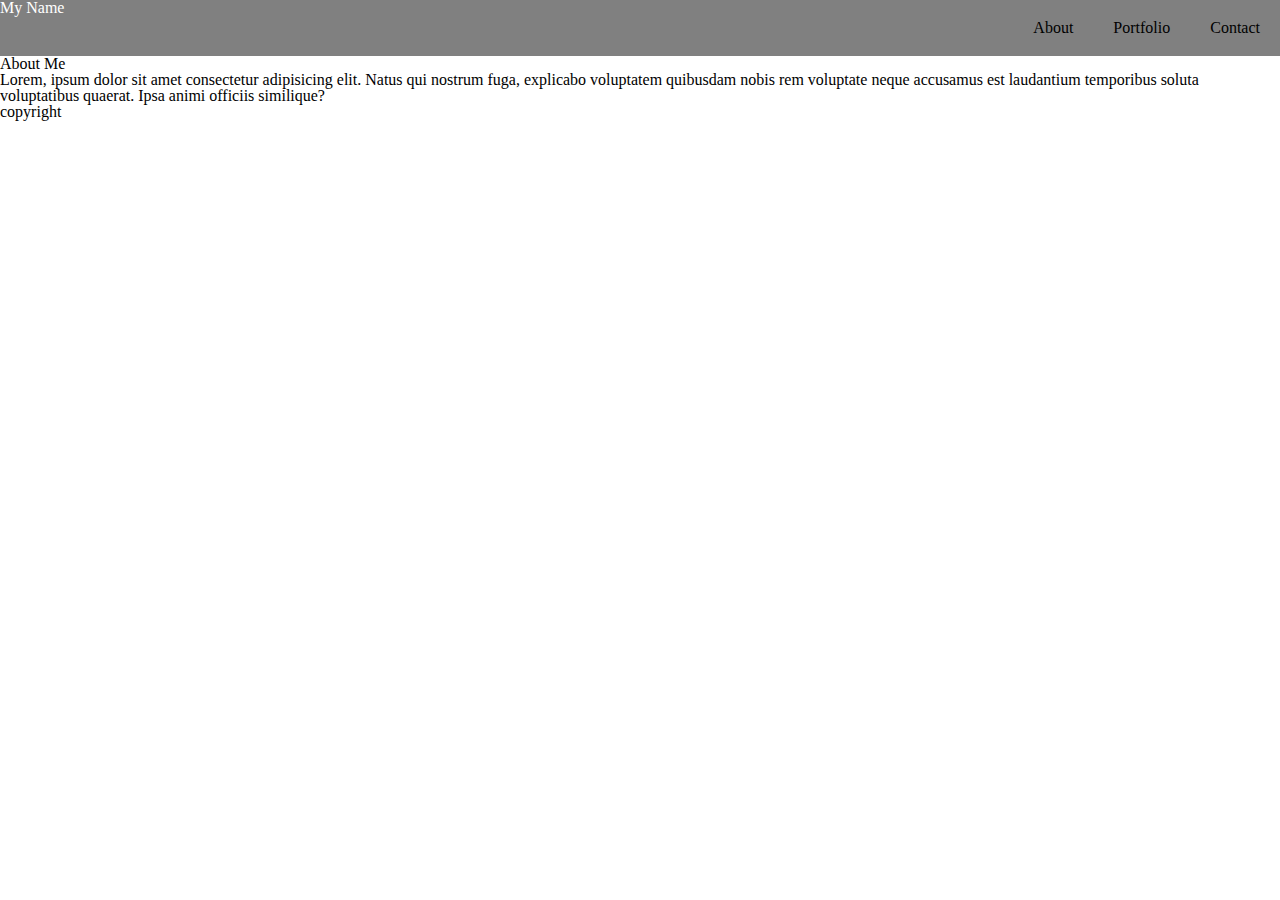
==== index.html @ 3a041826 "initial site files" ====
<!DOCTYPE html>


<html>
    <head>
        <link rel="stylesheet" type="text/css" href="./assets/reset.css">
        <link rel="stylesheet" type="text/css" href="./assets/style.css">
    </head>
<!--About Me-->

<body>

<div class="top-banner"> 
   <h1 id="name">My Name</h1>
        <nav class="page-links">
            <div id="about">About</div>
            <div id="portfolio">Portfolio</div>
            <div id="contact" >Contact</div>
        </nav>
</div>

    <section class="container">
        <!--PLACE IMAGE HERE-->
        <h1>About Me</h1>
        <p>Lorem, ipsum dolor sit amet consectetur adipisicing elit. Natus qui nostrum fuga, explicabo voluptatem quibusdam nobis rem voluptate neque accusamus est laudantium temporibus soluta voluptatibus quaerat. Ipsa animi officiis similique?</p>
    </section>   

     <div>
         <footer>copyright</footer>
     </div>
</body>

</html>
---- assets/style.css ----
.top-banner {
    display: flex; 
}

#name {
    background-color: grey;
    color: white; 
    float: left;
    flex-grow: 2; 
}

.page-links {
    background-color: grey;
    color: black;
    float: left;  
}


#about {
    float: left;
    padding: 20px; 
}

#portfolio {
    float: left;
    padding: 20px; 
    
}

#contact {
    float: left;
    padding: 20px; 
}

section {
    clear: both; 
}
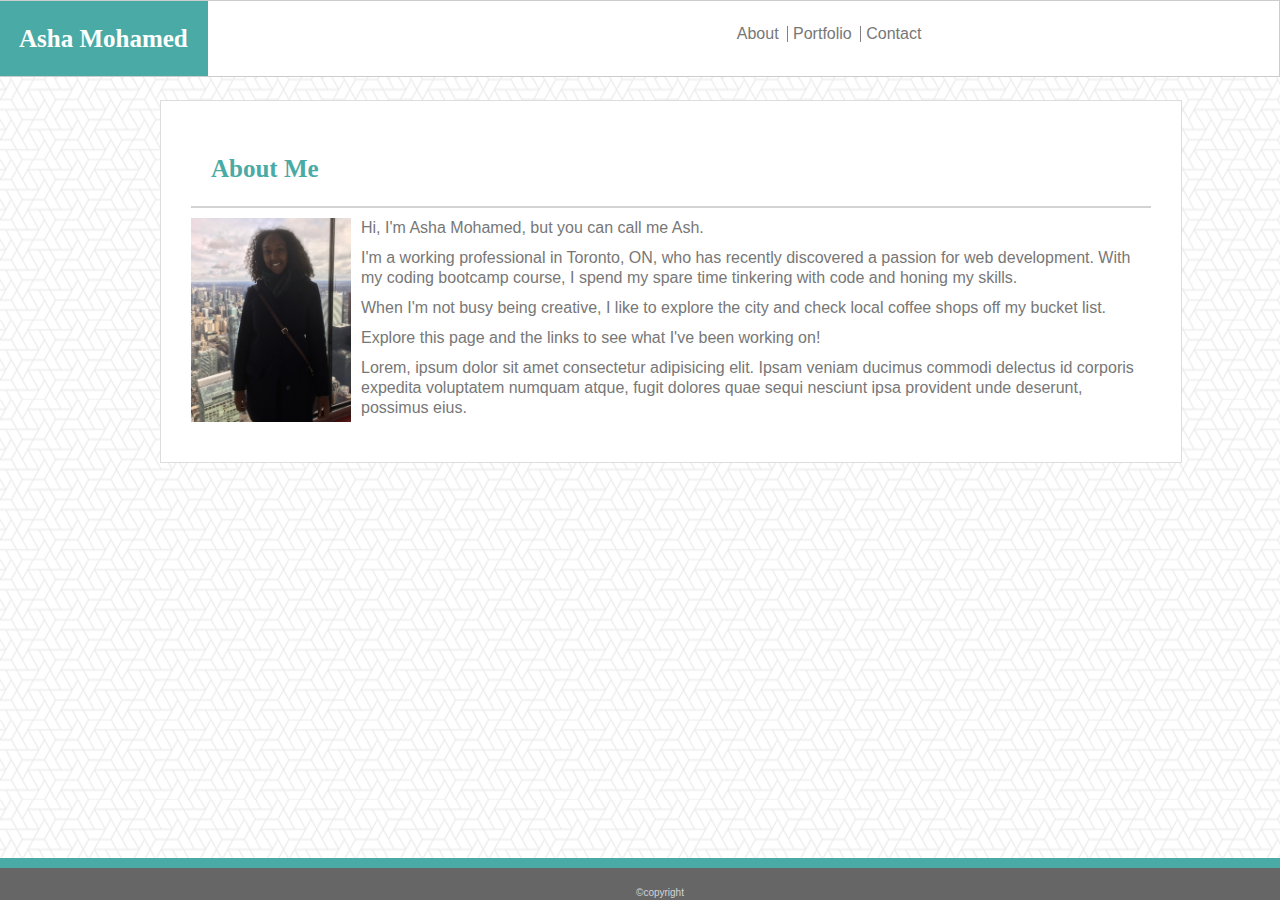
==== commit 84025414: "first draft.Layout complete" ====
--- a/index.html
+++ b/index.html
@@ -1,33 +1,51 @@
 <!DOCTYPE html>
 
 
-<html>
-    <head>
-        <link rel="stylesheet" type="text/css" href="./assets/reset.css">
-        <link rel="stylesheet" type="text/css" href="./assets/style.css">
-    </head>
+<html lang="en">
+
+<head>
+    <title>About</title>
+    <link rel="stylesheet" type="text/css" href="./assets/reset.css">
+    <link rel="stylesheet" type="text/css" href="./assets/style.css">
+</head>
 <!--About Me-->
 
 <body>
 
-<div class="top-banner"> 
-   <h1 id="name">My Name</h1>
-        <nav class="page-links">
-            <div id="about">About</div>
-            <div id="portfolio">Portfolio</div>
-            <div id="contact" >Contact</div>
+
+    <div class="header">
+        <h1 id="name">Asha Mohamed</h1>
+        <nav class="nav">
+            <a href="index.html" id="about">About</a>
+            <a href="portfolio.html" id="portfolio">Portfolio</a>
+            <a href="contact.html" id="contact">Contact</a>
         </nav>
-</div>
+
+    </div>
 
     <section class="container">
-        <!--PLACE IMAGE HERE-->
-        <h1>About Me</h1>
-        <p>Lorem, ipsum dolor sit amet consectetur adipisicing elit. Natus qui nostrum fuga, explicabo voluptatem quibusdam nobis rem voluptate neque accusamus est laudantium temporibus soluta voluptatibus quaerat. Ipsa animi officiis similique?</p>
-    </section>   
 
-     <div>
-         <footer>copyright</footer>
-     </div>
+
+        <h1 class="container-header">About Me</h1>
+
+
+        <img id="profile-image" src="./images/profile-picture.jpg" alt="profile picture" width=160px height=204px>
+
+        <p>Hi, I'm Asha Mohamed, but you can call me Ash.</p>
+        <p>I'm a working professional in Toronto, ON, who has recently discovered a passion for web development. With my coding
+            bootcamp course, I spend my spare time tinkering with code and honing my skills.</p>
+        <p>When I'm not busy being creative, I like to explore the city and check local coffee shops off my bucket list.</p>
+
+        <p> Explore this page and the links to see what I've been working on!</p>
+        <p>Lorem, ipsum dolor sit amet consectetur adipisicing elit. Ipsam veniam ducimus commodi delectus id corporis expedita
+            voluptatem numquam atque, fugit dolores quae sequi nesciunt ipsa provident unde deserunt, possimus eius.</p>
+
+    </section>
+
+    <div>
+        <footer>&copy;copyright</footer>
+    </div>
+
 </body>
 
 </html>--- a/assets/style.css
+++ b/assets/style.css
@@ -1,37 +1,171 @@
-.top-banner {
-    display: flex; 
+/*Universal Styles*/
+
+body {
+    box-sizing: border-box;
+    background-image: url("../images/hex-background-image.png");
+    font-family: 'Poppins', sans-serif;
+    max-width: 960px;
+    margin: 0px auto; 
 }
 
-#name {
-    background-color: grey;
-    color: white; 
-    float: left;
-    flex-grow: 2; 
+p {
+    font-family: Arial, Helvetica, sans-serif;
+    color: #777777;
+    line-height: 20px;
+    margin-bottom: 10px;
 }
 
-.page-links {
-    background-color: grey;
-    color: black;
-    float: left;  
+h1 {
+    font-size: 25px;
+    font-weight: bold;
+    font-family: Georgia, 'Times New Roman', Times, serif;
+}
+
+footer {
+    clear: both;
+    font-size: 10px;
+    text-align: center;
+    position: fixed;
+    left: 0;
+    bottom: 0;
+    width: 100%;
+    background-color: #666666;
+    color: lightgray;
+    border-top: 10px solid #4aaaa5;
+    padding: 20px 20px 2px 20px;
+}
+
+/*Top Banner*/
+
+.header {
+    position: fixed !important;
+    top: 0;
+    right: 0; 
+    text-align: center;
+    width: 100%;
+    margin: 0 auto ; 
+    background-color: white;
+    border: 1px solid #cccccc;
+
 }
 
 
-#about {
+.header-inner{
+width: 960px; 
+margin: 0px auto; 
+
+}
+#name {
+    background-color: #4aaaa5;
+    color: white;
     float: left;
-    padding: 20px; 
-}
-
-#portfolio {
-    float: left;
-    padding: 20px; 
+    padding: 25px 20px;
+    margin: 0 auto; 
     
 }
 
-#contact {
+/*Navigation*/
+
+nav {
+    color: #777777;
     float: left;
-    padding: 20px; 
+    margin: 0px 2px;
+    position: relative;
+    left: 500px;
+    padding: 25px 20px;
 }
 
-section {
-    clear: both; 
+nav a {
+    display: inline-block;
+    padding-left: 5px;
+    border-left: 1px solid grey;
+    text-decoration: none;
+    text-decoration-color: currentColor;
+    margin: 0px 2px;
+}
+
+a:link,
+a:visited {
+    color: currentColor;
+}
+
+#about {
+    border-left: none;
+}
+
+/*Main Section*/
+
+.container {
+    clear: both;
+    display: inline-block;
+    max-width: 960px;
+    width: 100%;
+    background-color: #ffffff;
+    border: 1px solid #dddddd;
+    margin: 100px auto;
+    padding: 30px;
+}
+
+.container-header {
+    color: #4aaaa5;
+    padding: 25px 20px;
+    border-bottom: 2px solid lightgrey;
+    margin-bottom: 10px;
+}
+
+/*About Page*/
+
+#profile-image {
+    float: left;
+    margin-right: 10px;
+    margin-bottom: 10px;
+}
+
+/*Contact Page - Forms*/
+
+input[type=text],
+input[type=email],
+textarea {
+    width: 100%;
+    padding: 12px 20px;
+    margin: 8px 0;
+    box-sizing: border-box;
+}
+
+textarea {
+    padding: 80px 20px;
+    border: 1px solid lightgrey; 
+}
+
+input[type=submit] {
+    color: white;
+    background-color: #4aaaa5;
+    font-size: 12px;
+    padding: 10px 20px;
+}
+
+form {
+    color: #777777;
+}
+
+/*Portfolio Images*/
+
+.container .portfolio-image {
+    display: inline-block;
+    position: static;
+}
+
+.portfolio-image {
+    margin: 10px 10px 0px 10px;
+    position: relative;
+    overflow: hidden;
+}
+
+.caption {
+    background-color: #4aaaa5;
+    color: white;
+    text-align: center;
+    top: -50px;
+    position: relative;
+    padding: 10px 2px;
 }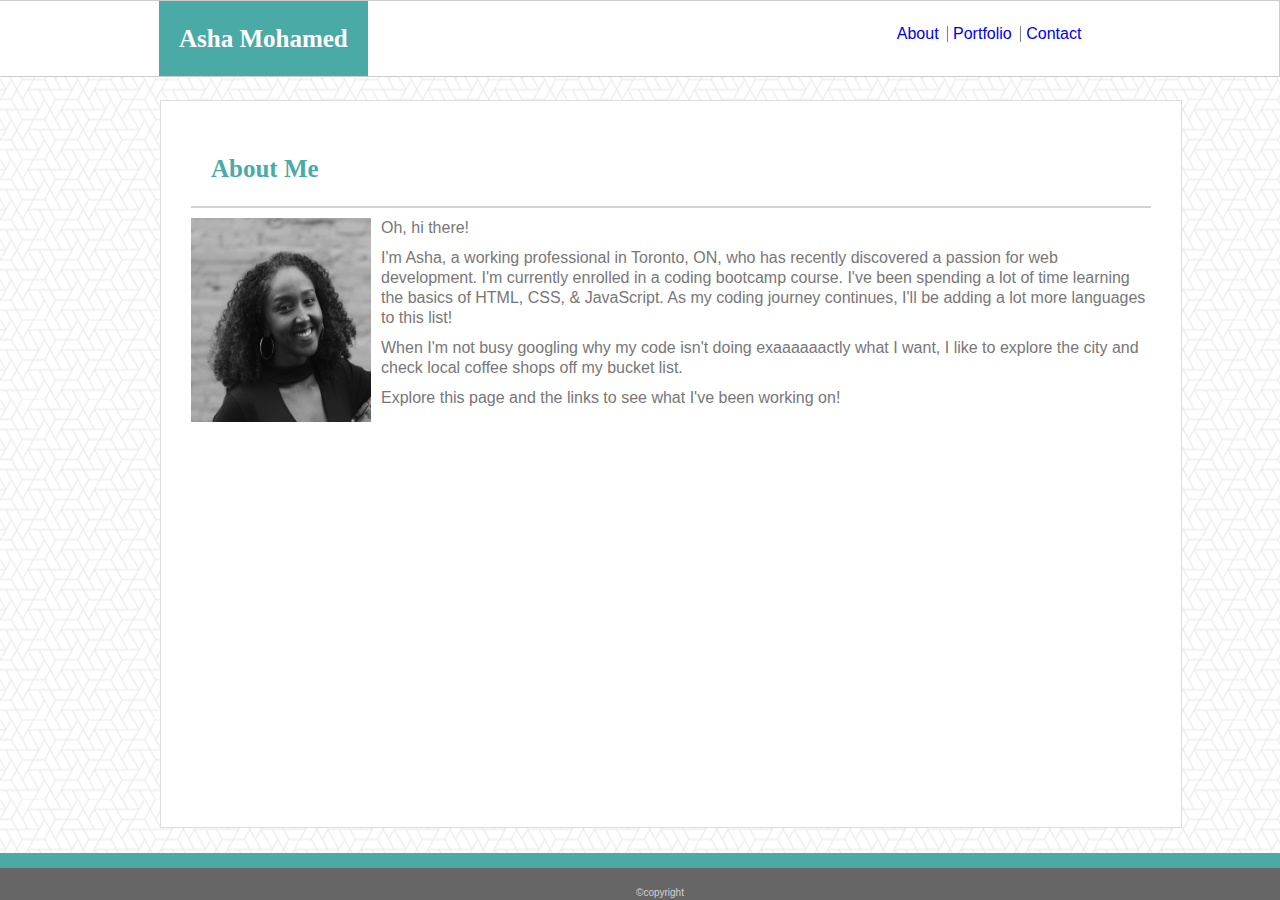
==== commit 74021266: "final product" ====
--- a/index.html
+++ b/index.html
@@ -13,15 +13,21 @@
 <body>
 
 
-    <div class="header">
-        <h1 id="name">Asha Mohamed</h1>
-        <nav class="nav">
-            <a href="index.html" id="about">About</a>
-            <a href="portfolio.html" id="portfolio">Portfolio</a>
-            <a href="contact.html" id="contact">Contact</a>
-        </nav>
+    <!--Content Header-->
 
-    </div>
+    <header class="header">
+        <div class="header-inner">
+            <h1 id="name">Asha Mohamed</h1>
+
+            <!--Navitation Section-->
+
+            <nav class="nav">
+                <a href="index.html" id="about">About</a>
+                <a href="portfolio.html" id="portfolio">Portfolio</a>
+                <a href="contact.html" id="contact">Contact</a>
+            </nav>
+        </div>
+    </header>
 
     <section class="container">
 
@@ -29,16 +35,15 @@
         <h1 class="container-header">About Me</h1>
 
 
-        <img id="profile-image" src="./images/profile-picture.jpg" alt="profile picture" width=160px height=204px>
+        <img id="profile-image" src="./images/profile-picture.jpg" alt="profile picture" width=180px height=204px>
 
-        <p>Hi, I'm Asha Mohamed, but you can call me Ash.</p>
-        <p>I'm a working professional in Toronto, ON, who has recently discovered a passion for web development. With my coding
-            bootcamp course, I spend my spare time tinkering with code and honing my skills.</p>
-        <p>When I'm not busy being creative, I like to explore the city and check local coffee shops off my bucket list.</p>
-
+        <p>Oh, hi there!</p>
+        <p>I'm Asha, a working professional in Toronto, ON, who has recently discovered a passion for web development. I'm currently
+            enrolled in a coding bootcamp course. I've been spending a lot of time learning the basics of HTML, CSS, &amp;
+            JavaScript. As my coding journey continues, I'll be adding a lot more languages to this list!</p>
+        <p>When I'm not busy googling why my code isn't doing exaaaaaactly what I want, I like to explore the city and check
+            local coffee shops off my bucket list.</p>
         <p> Explore this page and the links to see what I've been working on!</p>
-        <p>Lorem, ipsum dolor sit amet consectetur adipisicing elit. Ipsam veniam ducimus commodi delectus id corporis expedita
-            voluptatem numquam atque, fugit dolores quae sequi nesciunt ipsa provident unde deserunt, possimus eius.</p>
 
     </section>
 
--- a/assets/style.css
+++ b/assets/style.css
@@ -1,11 +1,18 @@
 /*Universal Styles*/
+
+html {
+    height: 100%;
+}
 
 body {
     box-sizing: border-box;
     background-image: url("../images/hex-background-image.png");
     font-family: 'Poppins', sans-serif;
     max-width: 960px;
-    margin: 0px auto; 
+    margin: 0px auto;
+    display: flex;
+    flex-direction: column;
+    height: 100vh;
 }
 
 p {
@@ -22,17 +29,15 @@
 }
 
 footer {
-    clear: both;
+    flex-shrink: 1;
     font-size: 10px;
     text-align: center;
-    position: fixed;
-    left: 0;
-    bottom: 0;
     width: 100%;
     background-color: #666666;
     color: lightgray;
     border-top: 10px solid #4aaaa5;
     padding: 20px 20px 2px 20px;
+    box-shadow: -400px 10px 0px 0px #666666, 400px 10px 0px 0px #666666, -400px -5px 0px 0px #4aaaa5, 400px -5px 0px 0px #4aaaa5;
 }
 
 /*Top Banner*/
@@ -40,28 +45,26 @@
 .header {
     position: fixed !important;
     top: 0;
-    right: 0; 
+    right: 0;
     text-align: center;
     width: 100%;
-    margin: 0 auto ; 
+    margin: 0 10 auto;
     background-color: white;
     border: 1px solid #cccccc;
-
+    z-index: 2;
 }
 
+.header-inner {
+    width: 960px;
+    margin: 0px auto;
+}
 
-.header-inner{
-width: 960px; 
-margin: 0px auto; 
-
-}
 #name {
     background-color: #4aaaa5;
     color: white;
     float: left;
     padding: 25px 20px;
-    margin: 0 auto; 
-    
+    margin: 0 auto;
 }
 
 /*Navigation*/
@@ -80,11 +83,15 @@
     padding-left: 5px;
     border-left: 1px solid grey;
     text-decoration: none;
-    text-decoration-color: currentColor;
     margin: 0px 2px;
 }
 
-a:link,
+#about:hover,
+#portfolio:hover,
+#contact:hover {
+    color: #664AC1;
+}
+
 a:visited {
     color: currentColor;
 }
@@ -96,14 +103,14 @@
 /*Main Section*/
 
 .container {
-    clear: both;
-    display: inline-block;
+    flex: 1 0 auto;
     max-width: 960px;
     width: 100%;
     background-color: #ffffff;
     border: 1px solid #dddddd;
-    margin: 100px auto;
+    margin: 100px auto 30px;
     padding: 30px;
+    flex-wrap: wrap;
 }
 
 .container-header {
@@ -134,7 +141,8 @@
 
 textarea {
     padding: 80px 20px;
-    border: 1px solid lightgrey; 
+    border: 1px solid lightgrey;
+    height: 30px;
 }
 
 input[type=submit] {
@@ -150,15 +158,15 @@
 
 /*Portfolio Images*/
 
-.container .portfolio-image {
+.portfolio-image {
+    margin: 10px 10px 0px 10px;
     display: inline-block;
-    position: static;
+    width: 220px;
 }
 
-.portfolio-image {
-    margin: 10px 10px 0px 10px;
-    position: relative;
-    overflow: hidden;
+.portfolio-image:hover {
+    outline: 5px solid #6D44EF;
+    outline-offset: 2px;
 }
 
 .caption {
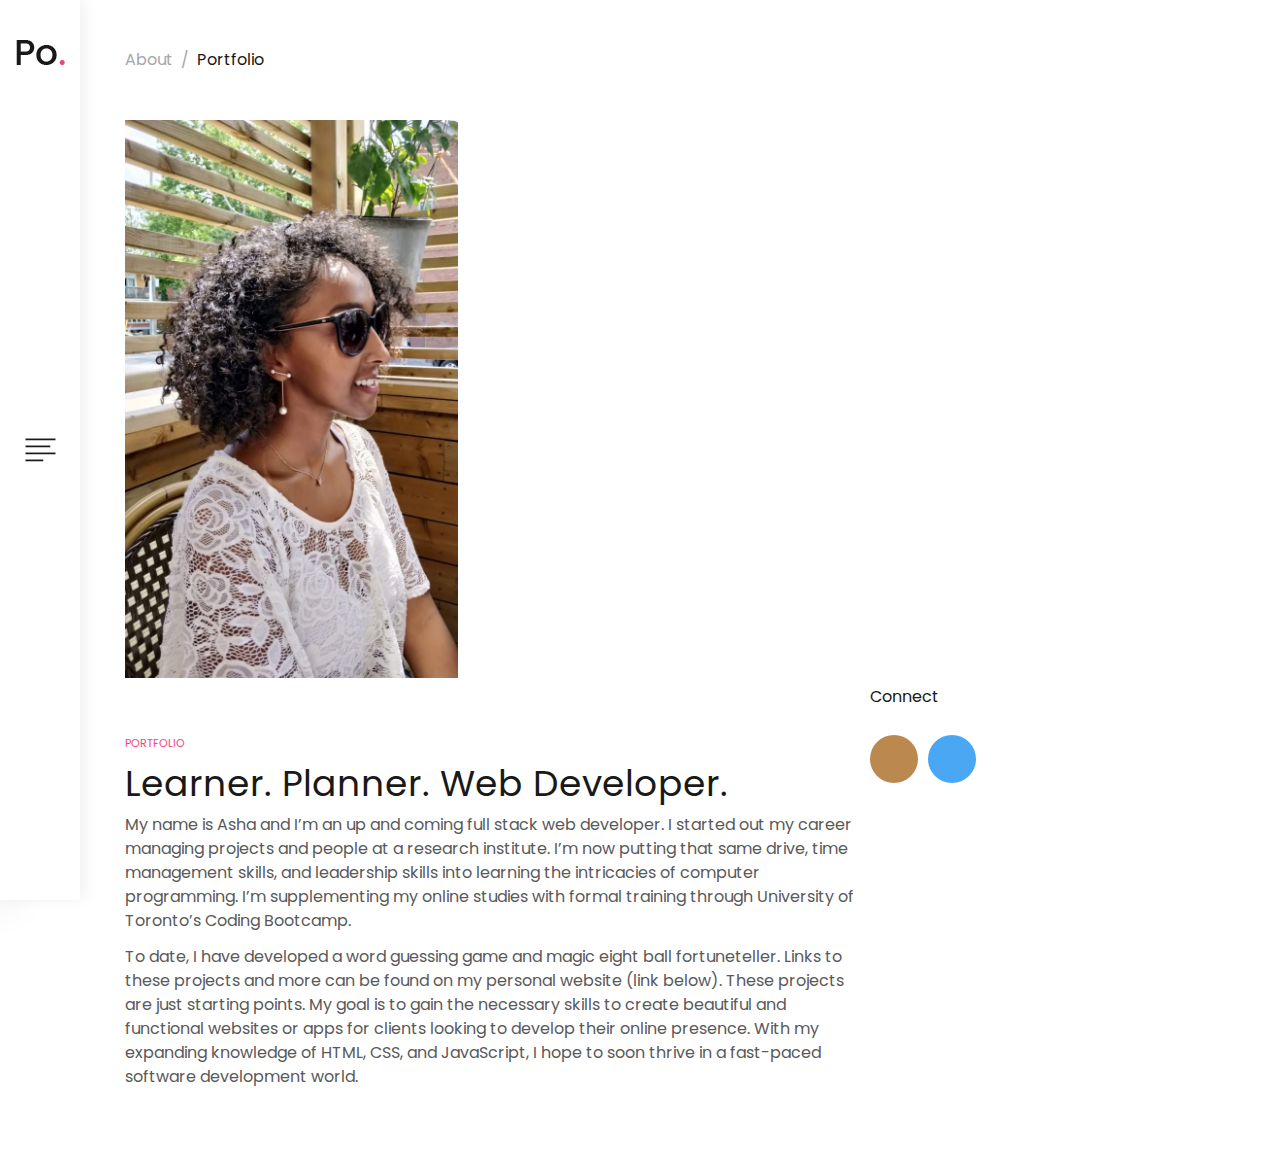
==== commit 1a4aacaa: "new website template employed" ====
--- a/index.html
+++ b/index.html
@@ -1,56 +1,192 @@
-<!DOCTYPE html>
-
-
-<html lang="en">
-
-<head>
-    <title>About</title>
-    <link rel="stylesheet" type="text/css" href="./assets/reset.css">
-    <link rel="stylesheet" type="text/css" href="./assets/style.css">
-</head>
-<!--About Me-->
-
-<body>
-
-
-    <!--Content Header-->
-
-    <header class="header">
-        <div class="header-inner">
-            <h1 id="name">Asha Mohamed</h1>
-
-            <!--Navitation Section-->
-
-            <nav class="nav">
-                <a href="index.html" id="about">About</a>
-                <a href="portfolio.html" id="portfolio">Portfolio</a>
-                <a href="contact.html" id="contact">Contact</a>
-            </nav>
-        </div>
-    </header>
-
-    <section class="container">
-
-
-        <h1 class="container-header">About Me</h1>
-
-
-        <img id="profile-image" src="./images/profile-picture.jpg" alt="profile picture" width=180px height=204px>
-
-        <p>Oh, hi there!</p>
-        <p>I'm Asha, a working professional in Toronto, ON, who has recently discovered a passion for web development. I'm currently
-            enrolled in a coding bootcamp course. I've been spending a lot of time learning the basics of HTML, CSS, &amp;
-            JavaScript. As my coding journey continues, I'll be adding a lot more languages to this list!</p>
-        <p>When I'm not busy googling why my code isn't doing exaaaaaactly what I want, I like to explore the city and check
-            local coffee shops off my bucket list.</p>
-        <p> Explore this page and the links to see what I've been working on!</p>
-
-    </section>
-
-    <div>
-        <footer>&copy;copyright</footer>
-    </div>
-
-</body>
-
+<!DOCTYPE html>
+<html lang="en">
+
+<head>
+    <title>Single Blog</title>
+
+    <!-- Required meta tags -->
+    <meta charset="utf-8">
+    <meta name="viewport" content="width=device-width, initial-scale=1, shrink-to-fit=no">
+
+    <!-- Bootstrap CSS -->
+    <link rel="stylesheet" href="css/bootstrap.min.css">
+
+    <!-- FontAwesome CSS -->
+    <link rel="stylesheet" href="https://use.fontawesome.com/releases/v5.2.0/css/all.css" integrity="sha384-hWVjflwFxL6sNzntih27bfxkr27PmbbK/iSvJ+a4+0owXq79v+lsFkW54bOGbiDQ"
+        crossorigin="anonymous">
+
+    <!-- Styles -->
+    <link rel="stylesheet" href="style.css">
+</head>
+
+<body>
+    <header class="site-header">
+        <div class="site-branding">
+            <h1 class="site-title">
+                <a href="index.html" rel="home">
+                    <img src="images/logo.png" alt="Logo">
+                </a>
+            </h1>
+        </div>
+        <!-- .site-branding -->
+
+        <div class="hamburger-menu">
+            <div class="menu-icon">
+                <img src="images/menu-icon.png" alt="menu icon">
+            </div>
+            <!-- .menu-icon -->
+
+            <div class="menu-close-icon">
+                <img src="images/x.png" alt="menu close icon">
+            </div>
+            <!-- .menu-close-icon -->
+        </div>
+        <!-- .hamburger-menu -->
+    </header>
+    <!-- .site-header -->
+
+    <nav class="site-navigation flex flex-column justify-content-between">
+        <div class="site-branding d-none d-lg-block ">
+            <h1 class="site-title">
+                <a href="index.html" rel="home">
+                    <img src="images/logo2.png" alt="Logo">
+                </a>
+            </h1>
+        </div>
+        <!-- .site-branding -->
+
+        <ul class="main-menu flex flex-column justify-content-center">
+            <li class="current-menu-item">
+                <a href="#">About</a>
+            </li>
+            <li>
+                <a href="portfolio.html">Portfolio</a>
+            </li>
+        </ul>
+
+
+
+
+        <div class="social-profiles">
+            <ul class="flex justify-content-start justify-content-lg-center align-items-center">
+                    <li>
+                            <a href="https://github.com/asham28" target="_blank">
+                                <i class="fab fa-github"></i>
+                            </a>
+                        </li>
+                        <li>
+                            <a href="https://www.linkedin.com/in/asha-mohamed-64115988/" target="_blank">
+                                <i class="fab fa-linkedin"></i>
+                            </a>
+                        </li>
+                    </ul>
+        </div>
+        <!-- .social-profiles -->
+        <p style="font-size: 10px !important">
+                <!-- Link back to Colorlib can't be removed. Template is licensed under CC BY 3.0. -->
+                Copyright &copy;
+                <script>
+                    document.write(new Date().getFullYear());
+                </script> All rights reserved | This template is made with
+                <i class="fa fa-heart-o" aria-hidden="true"></i> by
+                <a href="https://colorlib.com" target="_blank">Colorlib</a>
+                <!-- Link back to Colorlib can't be removed. Template is licensed under CC BY 3.0. -->
+            </p>
+    </nav>
+    <!-- .site-navigation -->
+
+    <div class="nav-bar-sep d-lg-none"></div>
+
+    <div class="outer-container">
+        <div class="single-post">
+            <div class="container">
+                <div class="row">
+                    <div class="col">
+                        <ul class="breadcrumbs flex align-items-center">
+                            <li>About</li>
+                            <li>
+                                <a href="portfolio.html">Portfolio</a>
+                            </li>
+                        </ul>
+                        <!-- .breadcrumbs -->
+                    </div>
+                    <!-- .col -->
+                </div>
+                <!-- .row -->
+
+                <div class="row">
+                    <div class="col-12">
+                        <div class="featured-img">
+                            <figure>
+                                <img id="profile" src="images/portfolioPicture.jpg" alt="blog">
+                            </figure>
+                        </div>
+                        <!-- .content-area -->
+                    </div>
+                    <!-- .col -->
+
+                    <div class="col-12 col-lg-8">
+                        <div class="content-area">
+                            <header class="entry-header">
+                                <div class="post-meta">
+                                    <a href="#">Portfolio</a>
+                                </div>
+                                <!-- .meta-post -->
+
+                                <h1>Learner. Planner. Web Developer.</h1>
+
+                            </header>
+                            <!-- .entry-header -->
+
+                            <div class="entry-content">
+                                <p> My name is Asha and I’m an up and coming full stack web developer. I started out my career
+                                    managing projects and people at a research institute. I’m now putting that same drive,
+                                    time management skills, and leadership skills into learning the intricacies of computer
+                                    programming. I’m supplementing my online studies with formal training through University
+                                    of Toronto’s Coding Bootcamp. </p>
+
+                                <p>To date, I have developed a word guessing game and magic eight ball fortuneteller. Links
+                                    to these projects and more can be found on my personal website (link below). These projects
+                                    are just starting points. My goal is to gain the necessary skills to create beautiful
+                                    and functional websites or apps for clients looking to develop their online presence.
+                                    With my expanding knowledge of HTML, CSS, and JavaScript, I hope to soon thrive in a
+                                    fast-paced software development world.
+                                </p>
+
+                            </div>
+                            <!-- .entry-content -->
+                        </div>
+                        <!-- .content-area -->
+                    </div>
+                    <!-- .col-12 -->
+
+
+
+                    <div class="post-share">
+                        <label>Connect</label>
+                        <ul>
+                            <li class="in">
+                                <a href="https://github.com/asham28" target="_blank">
+                                    <i class="fab fa-github"></i>
+                                </a>
+                            </li>
+                            <li class="tw">
+                                <a href="https://www.linkedin.com/in/asha-mohamed-64115988/" target="_blank">
+                                    <i class="fab fa-linkedin"></i>
+                                </a>
+                            </li>
+                        </ul>
+                    </div>
+                    <!-- .post-share -->
+                </div>
+                <!-- .entry-meta -->
+                </aside>
+                <!-- .col-md-3 -->
+
+
+                <script type='text/javascript' src='js/jquery.js'></script>
+                <script type='text/javascript' src='js/custom.js'></script>
+
+</body>
+
 </html>--- a/style.css
+++ b/style.css
@@ -0,0 +1,1090 @@
+@import url('https://fonts.googleapis.com/css?family=Poppins:300,400,500,600,700|Work+Sans:300,400,500,600,700');
+
+body {
+    color: #191919;
+    font-family: 'Work Sans', sans-serif;
+}
+
+img {
+    vertical-align: baseline;
+}
+
+/*--------------------------------------------------------------
+# Links
+--------------------------------------------------------------*/
+a {
+    color: royalblue;
+}
+
+a:visited {
+    color: purple;
+}
+
+a:hover, a:focus, a:active {
+    color: midnightblue;
+}
+
+a:focus {
+    outline: thin dotted;
+}
+
+a:hover, a:active {
+    outline: 0;
+    list-style: none;
+}
+
+/*--------------------------------------------------------------
+# Helper Utilities
+--------------------------------------------------------------*/
+.flex {
+    display: flex;
+}
+
+/*--------------------------------------------------------------
+# Outer Container
+--------------------------------------------------------------*/
+@media screen and (min-width: 992px) {
+    .outer-container {
+        padding-left: 80px;
+    }
+}
+
+@media screen and (min-width: 768px) {
+    .no-padding {
+        padding: 0;
+    }
+}
+
+/*--------------------------------------------------------------
+# Header
+--------------------------------------------------------------*/
+/*
+# Site Branding
+--------------------------------*/
+.site-branding {
+    transition: all .5s;
+}
+
+.site-title {
+    margin: 0;
+    text-align: center;
+}
+
+.site-navigation .site-title a {
+    display: block;
+}
+
+/*
+  Hamburger Menu
+----------------------------------------*/
+.hamburger-menu .menu-icon,
+.hamburger-menu .menu-close-icon {
+    width: 44px;
+    height: 44px;
+    text-align: center;
+    cursor: pointer;
+    transition: all 0.5s;
+}
+
+.hamburger-menu.close .menu-icon {
+    visibility: hidden;
+    opacity: 0;
+}
+
+.menu-close-icon {
+    visibility: hidden;
+    opacity: 0;
+}
+
+.hamburger-menu.close .menu-close-icon {
+    visibility: visible;
+    opacity: 1;
+}
+
+.hamburger-menu img {
+    display: block;
+    margin: 0 auto;
+}
+
+/*
+# Site Navigation
+--------------------------------*/
+.site-navigation {
+    transition: all .5s;
+}
+
+/*
+# Main Menu
+--------------------------------*/
+.main-menu {
+    padding: 15px 30px;
+    margin: 0;
+}
+
+.main-menu li {
+    display: block;
+    padding: 12px 0;
+    font-size: 30px;
+    font-weight: 500;
+    border-bottom: 1px solid #ebebeb;
+}
+
+.main-menu li:nth-last-of-type(1) {
+    border-bottom: 0;
+}
+
+.main-menu li a {
+    display: block;
+    color: #a6a6a6;
+    text-decoration: none;
+    transition: all 0.35s;
+}
+
+.main-menu li a:hover,
+.main-menu li.current-menu-item a {
+    color: #f0437e;
+}
+
+/*
+# Social Profiles
+--------------------------------*/
+.social-profiles ul {
+    padding: 10px 0 34px 0;
+    margin: 0;
+}
+
+.social-profiles ul li {
+    display: block;
+    padding: 0 18px;
+    font-size: 1.5rem;
+}
+
+.social-profiles ul li a {
+    color: #191919;
+    transition: all 0.35s;
+}
+
+.social-profiles ul li a:hover {
+    color: #f0437e;
+}
+
+.nav-bar-sep {
+    height: 78px;
+}
+
+@media screen and (max-width: 992px) {
+    .site-header {
+        position: fixed;
+        top: 0;
+        left: 0;
+        z-index: 999;
+        width: 100%;
+        padding: 15px 30px;
+        background: #fff;
+        box-shadow: 0 12px 24px rgba(0,0,0,.09);
+    }
+
+    .site-header,
+    .hamburger-menu {
+        display: flex;
+        justify-content: space-between;
+        align-items: center;
+    }
+
+    .hamburger-menu {
+        flex-flow: column;
+    }
+
+    .hamburger-menu .menu-icon, .hamburger-menu .menu-close-icon {
+        position: absolute;
+        top: 26px;
+        right: 24px;
+    }
+
+    .main-menu li {
+        position: relative;
+    }
+
+    .main-menu li::after {
+        content: '';
+        position: absolute;
+        top: 11px;
+        right: 0;
+        font-family: 'FontAwesome', serif;
+    }
+
+    .main-menu li:hover::after,
+    .main-menu li.current-menu-item::after {
+        color: #f0437e;
+    }
+
+    .site-navigation {
+        position: absolute;
+        top: 78px;
+        left: 0;
+        z-index: 99;
+        width: 100%;
+        height: 500px;
+        background: #fff;
+        box-shadow: 0 12px 24px rgba(0,0,0,.09);
+        visibility: hidden;
+        opacity: 0;
+        transition: all 0.35s;
+    }
+
+    .site-navigation.show {
+        visibility: visible;
+        opacity: 1;
+    }
+
+    .social-profiles ul {
+        padding: 80px 15px 30px;
+        margin: 0;
+    }
+}
+
+@media screen and (min-width: 992px) {
+    .site-header,
+    .site-navigation {
+        position: fixed;
+        top: 0;
+        left: 0;
+        z-index: 999;
+        width: 80px;
+        height: 100vh;
+        padding: 0 15px;
+        box-shadow: 6px 0 12px rgba(0,0,0,.05);
+    }
+
+    .site-navigation {
+        background: #f7f7f7;
+    }
+
+    .site-navigation.show {
+        left: 80px;
+    }
+
+    .site-header {
+        background: #fff;
+    }
+
+    .site-header.no-shadow {
+        box-shadow: none;
+    }
+
+    .site-header .site-branding.hide {
+        visibility: hidden;
+        opacity: 0;
+    }
+
+    .site-title {
+        padding: 28px 0 10px 0;
+    }
+
+    .hamburger-menu .menu-icon,
+    .hamburger-menu .menu-close-icon {
+        position: absolute;
+        top: calc(50vh - 22px);
+        left: 15px;
+        width: calc(100% - 30px);
+        padding: 10px 0;
+    }
+
+    .site-navigation {
+        left: -250px;
+        z-index: 99;
+        width: 250px;
+        padding: 0;
+        box-shadow: 16px 0 42px rgba(0,0,0,.09);
+    }
+
+    .main-menu {
+        height: calc(100vh - 160px);
+        padding: 0;
+    }
+
+    .main-menu li {
+        border-bottom: 0;
+        text-align: center;
+    }
+
+    .social-profiles ul li {
+        font-size: 1.125rem;
+    }
+}
+
+/*--------------------------------------------------------------
+# Scroll Down
+--------------------------------------------------------------*/
+.scroll-down {
+    position: absolute;
+    bottom: 0;
+    left: 50%;
+    z-index: 99;
+    width: 120px;
+    height: 100px;
+    margin-left: -20px;
+    cursor: pointer;
+}
+
+.arrow-down {
+    width: 32px;
+    height: 32px;
+    margin: 0 auto;
+    border-radius: 50%;
+    background: #fff;
+}
+
+.scroll-text {
+    margin-top: 5px;
+    margin-bottom: 15px;
+    font-size: 14px;
+    font-weight: 600;
+}
+
+/*--------------------------------------------------------------
+# Portfolio
+--------------------------------------------------------------*/
+.portfolio-page .scroll-down {
+    margin-left: -60px;
+}
+
+.portfolio-content {
+    position: relative;
+    margin-bottom: 30px;
+}
+
+.home-page {
+    padding-top: 15px;
+}
+
+.home-page .portfolio-content {
+    margin-bottom: 15px;
+}
+
+.portfolio-content figure {
+    margin: 0;
+}
+
+.portfolio-content figure img {
+    display: block;
+    width: 100%;
+    height: auto;
+    min-height: 100%;
+}
+
+.portfolio-content .entry-content {
+    position: absolute;
+    top: 0;
+    left: 0;
+    width: 100%;
+    height: 100%;
+    background: rgba(255,255,255,.9);
+    font-family: 'Poppins', sans-serif;
+    text-align: center;
+    visibility: hidden;
+    opacity: 0;
+    transition: all 0.35s;
+}
+
+.portfolio-content:hover .entry-content {
+    visibility: visible;
+    opacity: 1;
+}
+
+.portfolio-content h3 {
+    margin-bottom: 0;
+    font-family: 'Poppins', sans-serif;
+    font-size: 1.5rem;
+    font-weight: 500;
+}
+
+.home-page .portfolio-content h3 {
+    font-size: 2.25rem;
+}
+
+.portfolio-content h3 a {
+    color: #191919;
+    text-decoration: none;
+}
+
+.portfolio-content ul {
+    padding: 0;
+    margin: 10px 0 0;
+    list-style: none;
+}
+
+.portfolio-content li {
+    margin: 0 3px;
+}
+
+.portfolio-content li a {
+    font-size: 0.875rem;
+    color: #a6a6a6;
+}
+
+@media screen and (min-width: 768px) {
+    .home-page {
+        padding: 0;
+    }
+
+    .home-page .portfolio-content {
+        margin-bottom: 0;
+    }
+}
+
+/*--------------------------------------------------------------
+# Breadcrumbs
+--------------------------------------------------------------*/
+.breadcrumbs {
+    padding: 48px 0;
+    margin: 0;
+    color: #a6a6a6;
+    list-style: none;
+    font-family: 'Poppins', sans-serif;
+}
+
+.breadcrumbs li {
+    position: relative;
+    color: #a6a6a6;
+    padding: 0 12px;
+}
+
+.breadcrumbs li:nth-of-type(1) {
+    padding-left: 0;
+}
+
+.breadcrumbs li::after {
+    content: '/';
+    position: absolute;
+    top: 0;
+    right: -6px;
+    width: 10px;
+}
+
+
+.breadcrumbs li:nth-last-of-type(1)::after {
+    display: none;
+}
+
+.breadcrumbs li a {
+    color: #191919;
+    text-decoration: none;
+}
+
+/*--------------------------------------------------------------
+# Single Portfolio
+--------------------------------------------------------------*/
+.single-portfolio {
+    padding-top: 15px;
+    padding-bottom: 70px;
+}
+
+.single-portfolio figure img {
+    max-width: 100%;
+}
+
+.single-portfolio .content-area h1 {
+    margin-top: 20px;
+    font-size: 2.25rem;
+    font-family: 'Poppins', sans-serif;
+}
+
+.single-portfolio .content-area .entry-content {
+    margin-top: 20px;
+    font-family: 'Poppins', sans-serif;
+    line-height: 1.6;
+    color: #595959;
+}
+
+/*
+# Post Share
+--------------------------------*/
+.single-portfolio .post-share {
+    margin-top: 32px;
+}
+
+.single-portfolio .post-share label {
+    margin-right: 32px;
+    text-transform: capitalize;
+    font-family: 'Poppins', sans-serif;
+}
+
+.single-portfolio .post-share ul {
+    padding: 0;
+    margin: 0;
+    list-style: none;
+}
+
+.single-portfolio .post-share ul li {
+    width: 48px;
+    height: 48px;
+    margin-right: 10px;
+    margin-bottom: 10px;
+    border-radius: 50%;
+    font-size: 18px;
+    line-height: 1;
+    color: #fff;
+}
+
+.single-portfolio .post-share ul li a {
+    display: flex;
+    justify-content: center;
+    align-items: center;
+    width: 100%;
+    height: 100%;
+    color: #fff;
+    text-decoration: none;
+}
+
+.single-portfolio .post-share ul li.fb {
+    background: #4b6cd0;
+}
+
+.single-portfolio .post-share ul li.gp {
+    background: #f03b3b;
+}
+
+.single-portfolio .post-share ul li.in {
+    background: #bb8950;
+}
+
+.single-portfolio .post-share ul li.tw {
+    background: #49a7f3;
+}
+
+/*
+# Post Sidebar
+--------------------------------*/
+.single-portfolio .entry-meta {
+    margin-top: 24px;
+    font-family: 'Poppins', sans-serif;
+}
+
+.single-portfolio .entry-meta label {
+    display: block;
+    line-height: 1.3;
+    text-transform: uppercase;
+}
+
+.single-portfolio .date-format,
+.single-portfolio .post-category,
+.single-portfolio .posted-tags {
+    display: block;
+    margin-bottom: 26px;
+}
+
+.single-portfolio .posted-tags span,
+.single-portfolio .entry-meta a {
+    color: #bfbfbf;
+}
+
+/*
+# Post Nav
+--------------------------------*/
+.post-nav {
+    margin: 36px 0 0;
+}
+
+.post-nav ul {
+    padding: 0;
+    margin: 0;
+    list-style: none;
+}
+
+@media screen and (min-width: 576px) {
+    .single-portfolio {
+        padding-top: 45px;
+    }
+}
+
+@media screen and (min-width: 992px) {
+    .single-portfolio {
+        padding-top: 90px;
+    }
+}
+
+@media screen and (min-width: 1200px) {
+    .single-portfolio {
+        padding-top: 115px;
+    }
+}
+
+/*--------------------------------------------------------------
+# Blog
+--------------------------------------------------------------*/
+.blog-page {
+    padding-top: 15px;
+    font-family: 'Poppins', sans-serif;
+}
+
+.blog-page .blog-content figure,
+.blog-page .blog-content .entry-content {
+    width: 50%;
+}
+
+.blog-page .blog-content figure {
+    margin: 0;
+    overflow: hidden;
+}
+
+.blog-page .blog-content figure img {
+    display: block;
+    width: 100%;
+    height: auto;
+}
+
+.blog-page .blog-content .entry-content {
+    padding: 25px;
+}
+
+.blog-page .blog-content {
+    transition: all .35s;
+}
+
+.blog-page .blog-content:hover {
+    background: #f0437e;
+}
+
+.blog-page .blog-content header {
+    width: 100%;
+}
+
+.blog-page .blog-content .entry-content h3 {
+    position: relative;
+}
+
+.blog-page .blog-content .entry-content h3::before {
+    content: '';
+    position: absolute;
+    top: 7px;
+    left: -35px ;
+    z-index: 99;
+    width: 20px;
+    height: 20px;
+    transform: rotate(45deg);
+    background: #fff;
+}
+
+.blog-page .blog-content .entry-content h3 a {
+    color: #191919;
+    font-size: 1.125rem;
+    font-weight: 500;
+}
+
+.blog-page .blog-content .posted-by {
+    margin-top: 10px;
+    color: #595959;
+    font-size: 0.875rem;
+}
+
+.blog-page .blog-content .posted-on {
+    position: relative;
+    margin-right: 20px;
+    color: #bfbfbf;
+    font-size: 0.875rem;
+}
+
+.blog-page .blog-content .posted-on::after {
+    content: '/';
+    position: absolute;
+    top: 0;
+    right: -14px;
+}
+
+.blog-page .blog-content footer ul {
+    padding: 0;
+    margin: 0;
+    list-style: none;
+}
+
+.blog-page .blog-content footer li {
+    padding: 0 3px;
+    font-size: 0.875rem;
+}
+
+.blog-page .blog-content footer li a {
+    color: #f0437e;
+}
+
+.blog-page .blog-content:hover .entry-content h3 a,
+.blog-page .blog-content:hover .posted-by,
+.blog-page .blog-content:hover .posted-on,
+.blog-page .blog-content:hover footer li a {
+    color: #fff;
+}
+
+@media screen and (max-width: 1200px) {
+    .blog-page .col-12:nth-of-type(even) .blog-content {
+        flex-flow: row-reverse !important;
+    }
+
+    .blog-page .col-12:nth-of-type(even) .blog-content .entry-content h3::before {
+        right: -50px;
+        left: auto;
+    }
+}
+
+@media screen and (max-width: 768px) {
+    .blog-page .col-12:nth-of-type(even) .blog-content .entry-content h3::before {
+        right: -35px;
+    }
+
+    .blog-page .blog-content .entry-content h3 {
+        line-height: 1;
+    }
+}
+
+@media screen and (min-width: 576px) {
+    .blog-page .blog-content .entry-content h3 a {
+        font-size: 1.5rem;
+    }
+}
+
+@media screen and (min-width: 768px) {
+    .blog-page {
+        padding-top: 0;
+    }
+
+    .blog-page .blog-content .entry-content {
+        padding: 35px 40px;
+    }
+
+    .blog-page .blog-content .entry-content h3::before {
+        left: -50px ;
+    }
+}
+
+@media screen and (min-width: 1200px) {
+    .blog-page .blog-content.flex-row-reverse .entry-content h3::before {
+        right: -50px;
+        left: auto;
+    }
+}
+
+/*--------------------------------------------------------------
+# Single Blog Page
+--------------------------------------------------------------*/
+.single-post,
+.single-page {
+    padding-bottom: 70px;
+    font-family: 'Poppins', sans-serif;
+}
+
+/*
+# Featured Image
+--------------------------------*/
+.single-post .featured-img figure,
+.single-page .featured-img figure {
+    margin: 0;
+}
+
+.single-post .featured-img figure img,
+.single-page .featured-img figure img {
+    width: 30%;
+    height: 20%; 
+}
+
+/*
+# Content Area
+--------------------------------*/
+.single-post .content-area,
+.single-page .content-area {
+    margin-top: 50px;
+}
+
+.single-post .entry-header .post-meta,
+.single-page .entry-header .post-meta {
+    text-transform: uppercase;
+    font-size: 0.6875rem;
+}
+
+.single-post .entry-header .post-meta a,
+.single-page .entry-header .post-meta a {
+    display: inline-block;
+    margin-right: 6px;
+    color: #f0437e;
+}
+
+.single-post .content-area h1,
+.single-page .content-area h1 {
+    margin-top: 10px;
+    font-size: 2.25rem;
+    font-weight: 400;
+}
+
+.single-post .entry-header .byline,
+.single-page .entry-header .byline {
+    display: block;
+    margin-top: 14px;
+    margin-bottom: 24px;
+    font-size: 0.875rem;
+    color: #bfbfbf;
+}
+
+.single-post .entry-header .byline .author a,
+.single-page .entry-header .byline .author a {
+    color: #191919;
+}
+
+.single-post .content-area .entry-content p,
+.single-page .content-area .entry-content p {
+    margin-bottom: 0.75rem;
+    color: #595959;
+}
+
+/*
+# Comments
+--------------------------------*/
+.post-comments {
+    margin-top: 40px;
+    padding-top: 52px;
+    padding-bottom: 40px;
+    border-top: 1px solid #ebebeb;
+    border-bottom: 1px solid #ebebeb;
+}
+
+.comments-title,
+.comment-reply-title {
+    margin-bottom: 0;
+    font-size: 1.5rem;
+    font-weight: 400;
+}
+
+.post-comments .comment-list {
+    padding: 0;
+    margin: 0;
+    list-style: none
+}
+
+.post-comments .comment-author-avatar {
+    float: left;
+    width: 70px;
+    height: 70px;
+    margin-top: 48px;
+    margin-right: 22px;
+    margin-bottom: 0;
+    border-radius: 50%;
+    overflow: hidden;
+}
+
+.post-comments .comment-author-avatar img {
+    width: 100%;
+    height: auto;
+}
+
+.post-comments .comment-wrap {
+    float: right;
+    width: calc(100% - 92px);
+    margin-top: 44px;
+}
+
+.post-comments .comment-author .fn a {
+    font-size: 1.125rem;
+    color: #191919;
+}
+
+.post-comments .comment-author .comment-meta a {
+    font-size: 0.875rem;
+    color: #b7b7b7;
+}
+
+.post-comments p {
+    margin-top: 5px;
+    color: #595959;
+}
+
+.post-comments .reply {
+    margin-top: 24px;
+}
+
+.post-comments .reply a {
+    display: inline-block;
+    padding: 8px 15px;
+    margin-right: 10px;
+    border: 1px solid #d2d2d4;
+    border-radius: 2px;
+    font-size: 0.75rem;
+    font-weight: 600;
+    line-height: 1;
+    color: #404040;
+    text-transform: uppercase;
+    text-decoration: none;
+    letter-spacing: 1px;
+    transition: all 0.35s;
+}
+
+.post-comments .reply a:hover {
+    border-color: transparent;
+    color: #fff;
+    background: #f0437e;
+}
+
+.comment-list ol.children {
+    padding: 0;
+    margin-left: 92px;
+    list-style: none;
+}
+
+.post-comments ol.children .comment-author-avatar {
+    margin-top: 40px;
+    margin-right: 22px;
+}
+
+.post-comments ol.children .comment-wrap {
+    margin-top: 36px;
+    width: calc(100% - 92px);
+}
+
+/*
+# Comment Form
+--------------------------------*/
+.comments-form {
+    margin-top: 52px;
+}
+
+.comment-reply-title {
+    margin-bottom: 16px;
+}
+
+.comment-form input[type="text"],
+.comment-form input[type="email"],
+.comment-form input[type="url"],
+.comment-form textarea {
+    width: 100%;
+    padding: 12px 24px;
+    margin-top: 20px;
+    border: 1px solid #e5e5e5;
+    line-height: 1;
+    color: #a6a6a6;
+    outline: none;
+}
+
+.comment-form textarea {
+    line-height: 1.4;
+}
+
+.comment-form input[type="text"]:focus,
+.comment-form input[type="email"]:focus,
+.comment-form input[type="url"]:focus,
+.comment-form textarea:focus {
+    border-color: #232d37;
+}
+
+.comment-form input[type="submit"] {
+    padding: 18px 30px;
+    margin-top: 32px;
+    margin-bottom: 10px;
+    border: 0;
+    border-radius: 2px;
+    font-size: 0.875rem;
+    font-weight: 600;
+    line-height: 1;
+    color: #fff;
+    text-transform: uppercase;
+    text-decoration: none;
+    letter-spacing: 0.15rem;
+    outline: none;
+    cursor: pointer;
+    background: #f0437e;
+}
+
+/*
+# Post Sidebar
+--------------------------------*/
+.single-post .entry-meta {
+    margin-top: 50px;
+}
+
+.single-post .entry-meta label {
+    display: block;
+    line-height: 1.3;
+    text-transform: uppercase;
+}
+
+.single-post .date-format,
+.single-post .post-category,
+.single-post .posted-tags {
+    display: block;
+    margin-bottom: 26px;
+}
+
+.single-post .posted-tags span,
+.single-post .entry-meta a {
+    color: #bfbfbf;
+}
+
+.single-post .post-share label {
+    text-transform: capitalize;
+}
+
+.single-post .post-share ul {
+    display: flex;
+    flex-wrap: wrap;
+    padding: 0;
+    margin: 18px 0 0;
+    list-style: none;
+}
+
+.single-post .post-share ul li {
+    width: 48px;
+    height: 48px;
+    margin-right: 10px;
+    margin-bottom: 10px;
+    border-radius: 50%;
+    font-size: 18px;
+    line-height: 1;
+    color: #fff;
+}
+
+.single-post .post-share ul li a {
+    display: flex;
+    justify-content: center;
+    align-items: center;
+    width: 100%;
+    height: 100%;
+    color: #fff;
+    text-decoration: none;
+}
+
+.single-post .post-share ul li.fb {
+    background: #4b6cd0;
+}
+
+.single-post .post-share ul li.gp {
+    background: #f03b3b;
+}
+
+.single-post .post-share ul li.in {
+    background: #bb8950;
+}
+
+.single-post .post-share ul li.tw {
+    background: #49a7f3;
+}
+
+@media screen and (min-width: 768px) {
+    .post-comments .comment-author-avatar {
+        margin-right: 50px;
+    }
+
+    .post-comments .comment-wrap {
+        width: calc(100% - 120px);
+    }
+
+    .comment-list ol.children {
+        margin-left: 120px;
+    }
+}
+
+/*--------------------------------------------------------------
+# Single Page
+--------------------------------------------------------------*/
+.single-page .content-area .entry-content {
+    border-bottom: 0;
+    padding-bottom: 12px;
+}
+
+.single-page .entry-header .byline .date-format a {
+    color: #bfbfbf;
+}
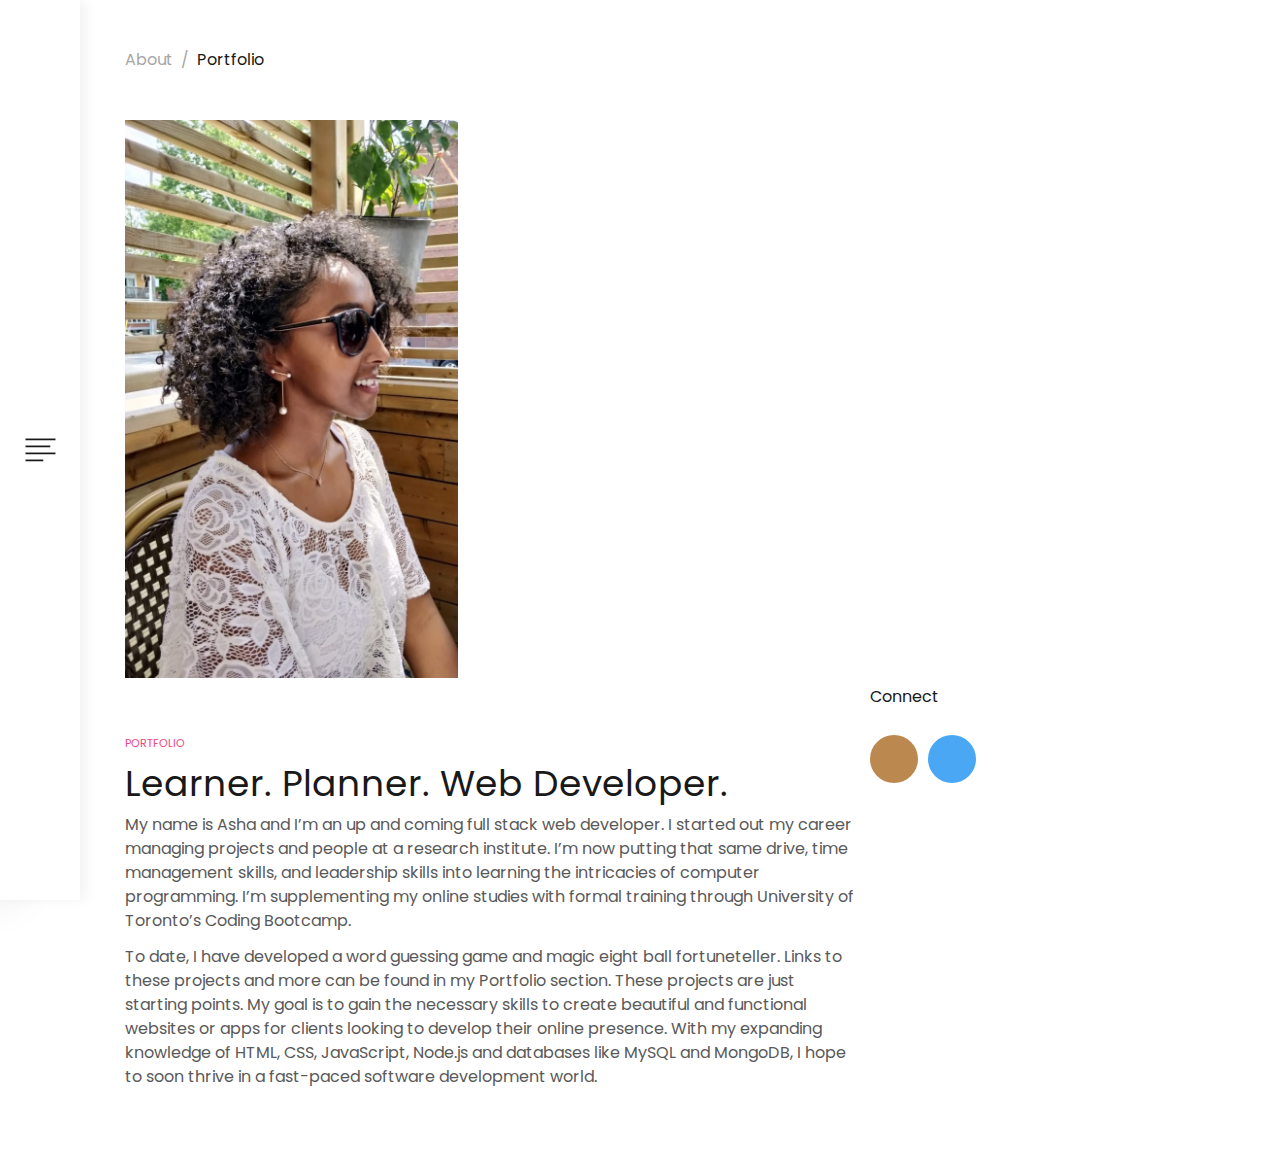
==== commit e462880e: "removed logo and updated personal blurb" ====
--- a/index.html
+++ b/index.html
@@ -2,7 +2,7 @@
 <html lang="en">
 
 <head>
-    <title>Single Blog</title>
+    <title>About</title>
 
     <!-- Required meta tags -->
     <meta charset="utf-8">
@@ -24,7 +24,7 @@
         <div class="site-branding">
             <h1 class="site-title">
                 <a href="index.html" rel="home">
-                    <img src="images/logo.png" alt="Logo">
+                    <!-- <img src="images/logo.png" alt="Logo"> -->
                 </a>
             </h1>
         </div>
@@ -49,7 +49,6 @@
         <div class="site-branding d-none d-lg-block ">
             <h1 class="site-title">
                 <a href="index.html" rel="home">
-                    <img src="images/logo2.png" alt="Logo">
                 </a>
             </h1>
         </div>
@@ -146,10 +145,10 @@
                                     of Toronto’s Coding Bootcamp. </p>
 
                                 <p>To date, I have developed a word guessing game and magic eight ball fortuneteller. Links
-                                    to these projects and more can be found on my personal website (link below). These projects
+                                    to these projects and more can be found in my Portfolio section. These projects
                                     are just starting points. My goal is to gain the necessary skills to create beautiful
                                     and functional websites or apps for clients looking to develop their online presence.
-                                    With my expanding knowledge of HTML, CSS, and JavaScript, I hope to soon thrive in a
+                                    With my expanding knowledge of HTML, CSS, JavaScript, Node.js and databases like MySQL and MongoDB, I hope to soon thrive in a
                                     fast-paced software development world.
                                 </p>
 
--- a/style.css
+++ b/style.css
@@ -1088,3 +1088,12 @@
 .single-page .entry-header .byline .date-format a {
     color: #bfbfbf;
 }
+
+/*--------------------------------------------------------------
+# Portfolio Image
+--------------------------------------------------------------*/
+
+.portfolio-image {
+    width: 255px;
+    height: 255px; 
+}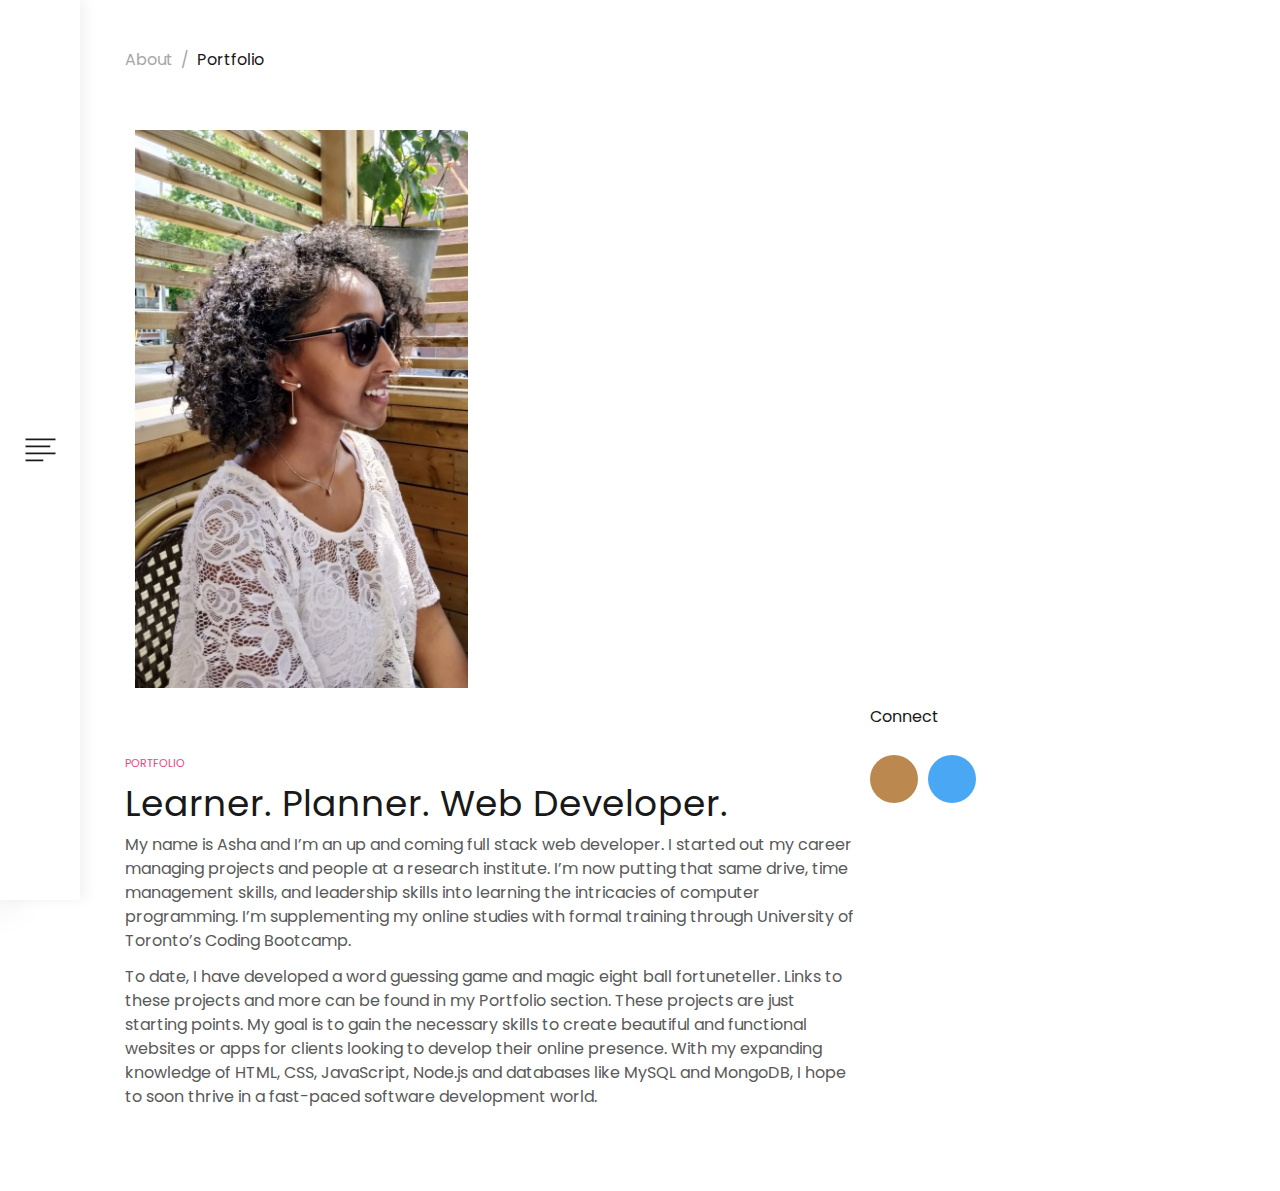
==== commit 0b340d0a: "added link to clickyGame" ====
--- a/index.html
+++ b/index.html
@@ -89,7 +89,6 @@
                 </script> All rights reserved | This template is made with
                 <i class="fa fa-heart-o" aria-hidden="true"></i> by
                 <a href="https://colorlib.com" target="_blank">Colorlib</a>
-                <!-- Link back to Colorlib can't be removed. Template is licensed under CC BY 3.0. -->
             </p>
     </nav>
     <!-- .site-navigation -->
--- a/style.css
+++ b/style.css
@@ -7,6 +7,7 @@
 
 img {
     vertical-align: baseline;
+    margin: 10px; 
 }
 
 /*--------------------------------------------------------------
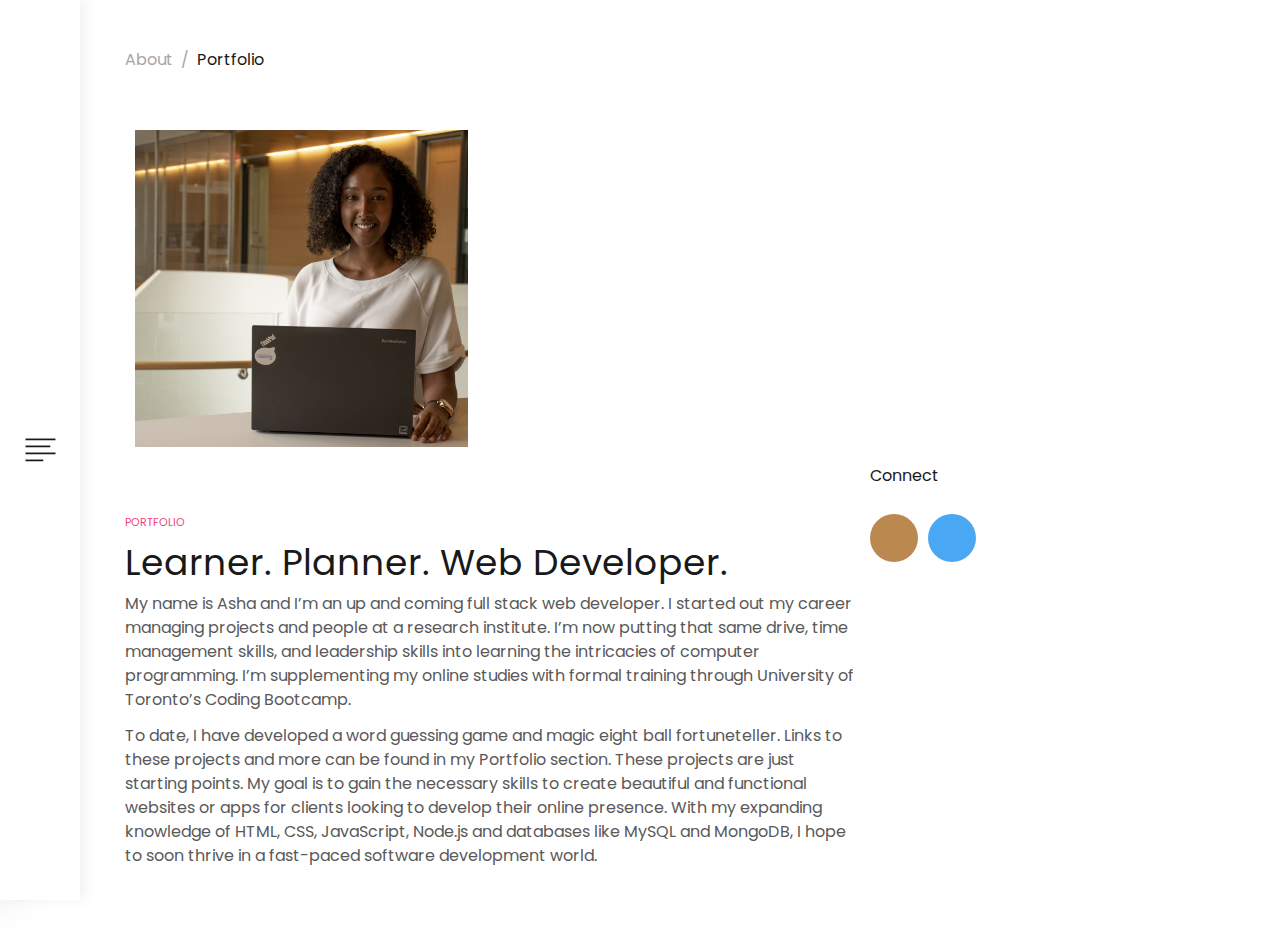
==== commit 427de220: "added link to Gra-Deck" ====
--- a/index.html
+++ b/index.html
@@ -84,9 +84,7 @@
         <p style="font-size: 10px !important">
                 <!-- Link back to Colorlib can't be removed. Template is licensed under CC BY 3.0. -->
                 Copyright &copy;
-                <script>
-                    document.write(new Date().getFullYear());
-                </script> All rights reserved | This template is made with
+                <script>document.write(new Date().getFullYear());</script> All rights reserved | This template is made with
                 <i class="fa fa-heart-o" aria-hidden="true"></i> by
                 <a href="https://colorlib.com" target="_blank">Colorlib</a>
             </p>
@@ -116,7 +114,7 @@
                     <div class="col-12">
                         <div class="featured-img">
                             <figure>
-                                <img id="profile" src="images/portfolioPicture.jpg" alt="blog">
+                                <img id="profile" src="images/portfolio-icon2.jpg" alt="blog">
                             </figure>
                         </div>
                         <!-- .content-area -->
